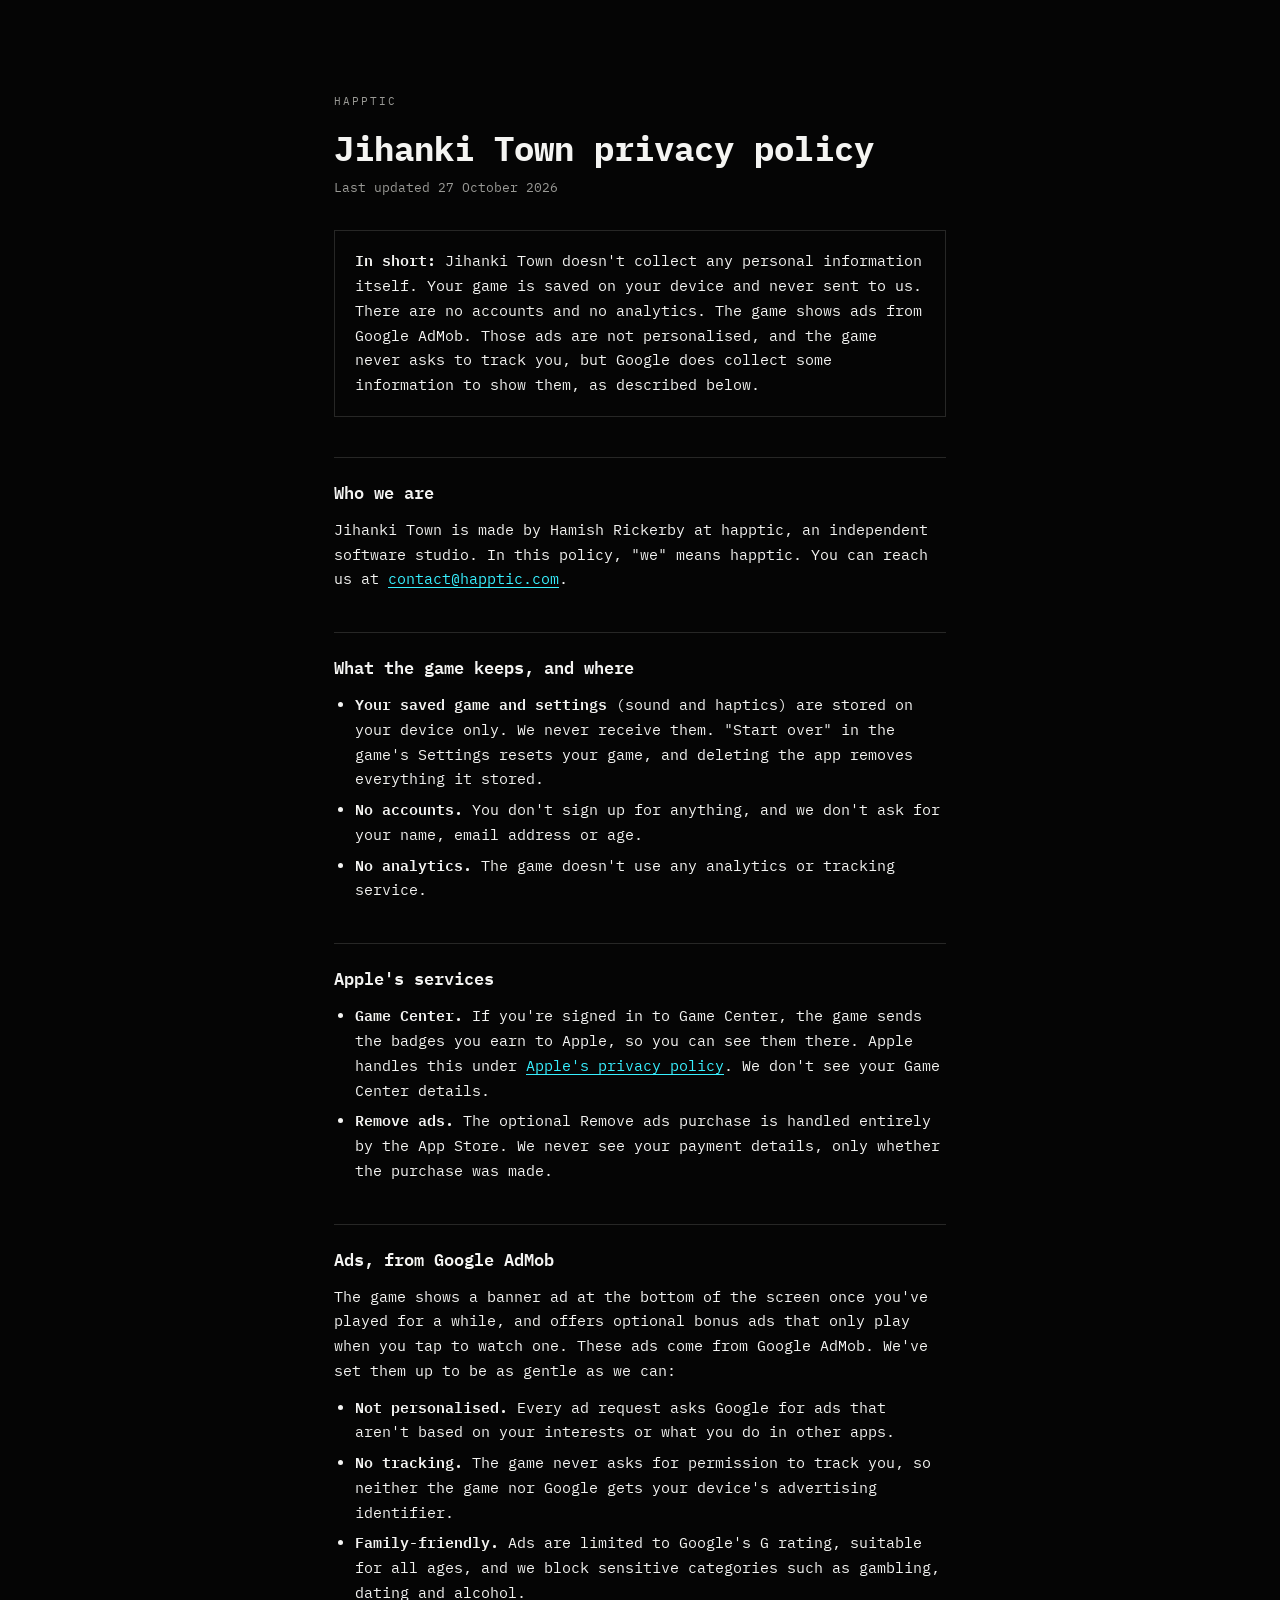
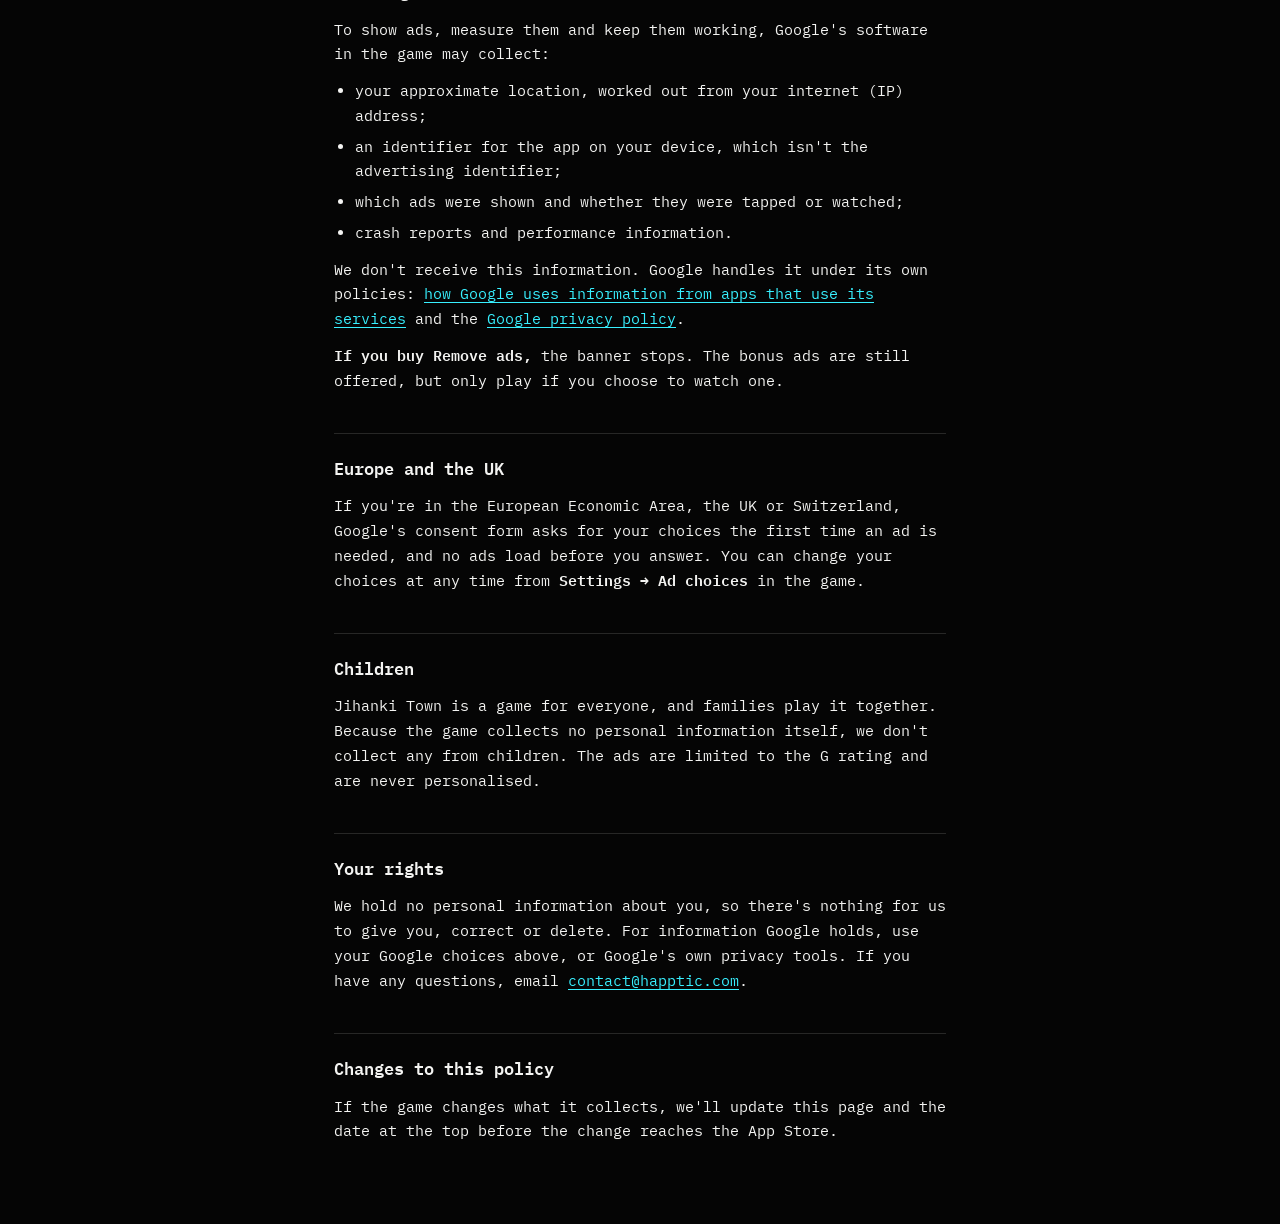
==== privacy/jihanki-town.html @ 3e9332bf "Add the Jihanki Town privacy policy page A standalone page for App Store Connect and AdMob's consent" ====
<!doctype html>
<html lang="en">
<head>
  <meta charset="utf-8" />
  <meta name="viewport" content="width=device-width, initial-scale=1" />
  <title>Jihanki Town privacy policy · happtic</title>
  <meta name="description" content="How Jihanki Town handles your data: the game collects none itself, and its ads come from Google AdMob." />

  <link rel="icon" href="data:image/svg+xml,%3Csvg xmlns='http://www.w3.org/2000/svg' viewBox='0 0 32 32'%3E%3Crect width='32' height='32' fill='%23000'/%3E%3Ccircle cx='11' cy='16' r='7' fill='%23fff'/%3E%3Crect x='18' y='9' width='7' height='14' fill='%23fff'/%3E%3C/svg%3E" />

  <link rel="preconnect" href="https://fonts.googleapis.com" />
  <link rel="preconnect" href="https://fonts.gstatic.com" crossorigin />
  <link href="https://fonts.googleapis.com/css2?family=IBM+Plex+Mono:wght@400;600;700&display=swap" rel="stylesheet" />

  <style>
    :root {
      --bg: #050505;
      --fg: #f4f4f2;
      --dim: #9a9a96;
      --line: rgba(244, 244, 242, 0.14);
      --link: #38f0ff;
    }

    * { margin: 0; padding: 0; box-sizing: border-box; }

    body {
      background: var(--bg);
      color: var(--fg);
      font-family: "IBM Plex Mono", ui-monospace, "SF Mono", Menlo, Consolas, monospace;
      font-size: 15px;
      line-height: 1.65;
      -webkit-font-smoothing: antialiased;
      padding: clamp(32px, 7vw, 80px) clamp(18px, 5vw, 48px);
    }

    main { max-width: 68ch; margin: 0 auto; }

    .studio {
      font-size: 11px;
      letter-spacing: 0.18em;
      text-transform: uppercase;
      color: var(--dim);
      margin-bottom: 18px;
    }

    h1 { font-size: clamp(24px, 4.5vw, 34px); line-height: 1.2; font-weight: 700; }
    .updated { color: var(--dim); margin-top: 8px; font-size: 13px; }

    .summary {
      margin-top: 32px;
      padding: 18px 20px;
      border: 1px solid var(--line);
    }

    h2 {
      font-size: 17px;
      font-weight: 600;
      margin-top: 40px;
      padding-top: 20px;
      border-top: 1px solid var(--line);
    }

    p, ul { margin-top: 12px; }
    ul { padding-left: 1.4em; }
    li + li { margin-top: 6px; }
    strong { font-weight: 600; }

    a { color: var(--link); text-underline-offset: 3px; overflow-wrap: anywhere; }
    a:focus-visible { outline: 2px solid var(--link); outline-offset: 2px; }
  </style>
</head>
<body>
  <main>
    <p class="studio">happtic</p>
    <h1>Jihanki Town privacy policy</h1>
    <p class="updated">Last updated 27 October 2026</p>

    <p class="summary">
      <strong>In short:</strong> Jihanki Town doesn't collect any personal information itself. Your game
      is saved on your device and never sent to us. There are no accounts and no analytics. The game shows
      ads from Google AdMob. Those ads are not personalised, and the game never asks to track you, but
      Google does collect some information to show them, as described below.
    </p>

    <h2>Who we are</h2>
    <p>
      Jihanki Town is made by Hamish Rickerby at happtic, an independent software studio. In this policy,
      "we" means happtic. You can reach us at
      <a href="mailto:contact@happtic.com">contact@happtic.com</a>.
    </p>

    <h2>What the game keeps, and where</h2>
    <ul>
      <li>
        <strong>Your saved game and settings</strong> (sound and haptics) are stored on your device only.
        We never receive them. "Start over" in the game's Settings resets your game, and deleting the app
        removes everything it stored.
      </li>
      <li><strong>No accounts.</strong> You don't sign up for anything, and we don't ask for your name, email address or age.</li>
      <li><strong>No analytics.</strong> The game doesn't use any analytics or tracking service.</li>
    </ul>

    <h2>Apple's services</h2>
    <ul>
      <li>
        <strong>Game Center.</strong> If you're signed in to Game Center, the game sends the badges you earn
        to Apple, so you can see them there. Apple handles this under
        <a href="https://www.apple.com/legal/privacy/">Apple's privacy policy</a>. We don't see your Game Center details.
      </li>
      <li>
        <strong>Remove ads.</strong> The optional Remove ads purchase is handled entirely by the App Store.
        We never see your payment details, only whether the purchase was made.
      </li>
    </ul>

    <h2>Ads, from Google AdMob</h2>
    <p>
      The game shows a banner ad at the bottom of the screen once you've played for a while, and offers
      optional bonus ads that only play when you tap to watch one. These ads come from Google AdMob. We've
      set them up to be as gentle as we can:
    </p>
    <ul>
      <li><strong>Not personalised.</strong> Every ad request asks Google for ads that aren't based on your interests or what you do in other apps.</li>
      <li>
        <strong>No tracking.</strong> The game never asks for permission to track you, so neither the game
        nor Google gets your device's advertising identifier.
      </li>
      <li><strong>Family-friendly.</strong> Ads are limited to Google's G rating, suitable for all ages, and we block sensitive categories such as gambling, dating and alcohol.</li>
    </ul>
    <p>To show ads, measure them and keep them working, Google's software in the game may collect:</p>
    <ul>
      <li>your approximate location, worked out from your internet (IP) address;</li>
      <li>an identifier for the app on your device, which isn't the advertising identifier;</li>
      <li>which ads were shown and whether they were tapped or watched;</li>
      <li>crash reports and performance information.</li>
    </ul>
    <p>
      We don't receive this information. Google handles it under its own policies:
      <a href="https://policies.google.com/technologies/partner-sites">how Google uses information from apps that use its services</a>
      and the <a href="https://policies.google.com/privacy">Google privacy policy</a>.
    </p>
    <p>
      <strong>If you buy Remove ads,</strong> the banner stops. The bonus ads are still offered, but only play if you choose to watch one.
    </p>

    <h2>Europe and the UK</h2>
    <p>
      If you're in the European Economic Area, the UK or Switzerland, Google's consent form asks for your
      choices the first time an ad is needed, and no ads load before you answer. You can change your
      choices at any time from <strong>Settings → Ad choices</strong> in the game.
    </p>

    <h2>Children</h2>
    <p>
      Jihanki Town is a game for everyone, and families play it together. Because the game collects no
      personal information itself, we don't collect any from children. The ads are limited to the G rating
      and are never personalised.
    </p>

    <h2>Your rights</h2>
    <p>
      We hold no personal information about you, so there's nothing for us to give you, correct or delete.
      For information Google holds, use your Google choices above, or Google's own privacy tools. If you have
      any questions, email <a href="mailto:contact@happtic.com">contact@happtic.com</a>.
    </p>

    <h2>Changes to this policy</h2>
    <p>
      If the game changes what it collects, we'll update this page and the date at the top before the
      change reaches the App Store.
    </p>
  </main>
</body>
</html>
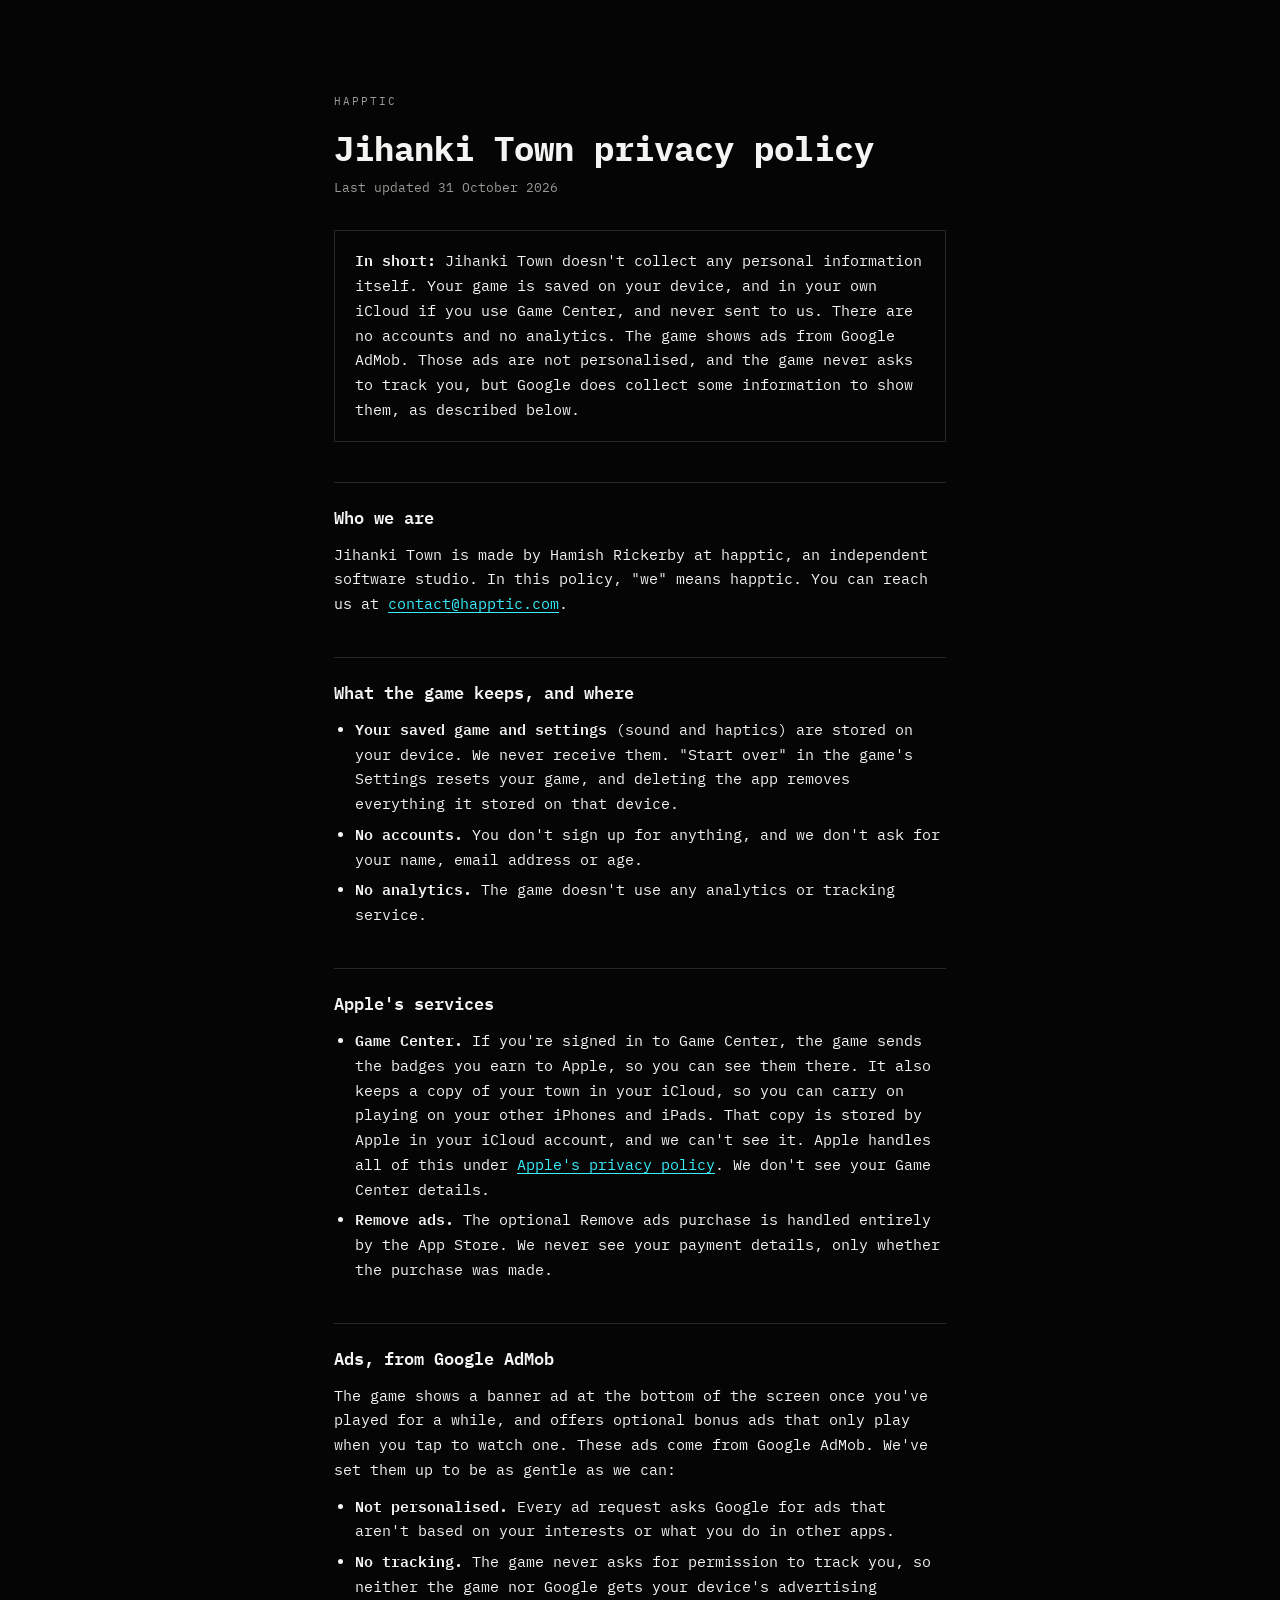
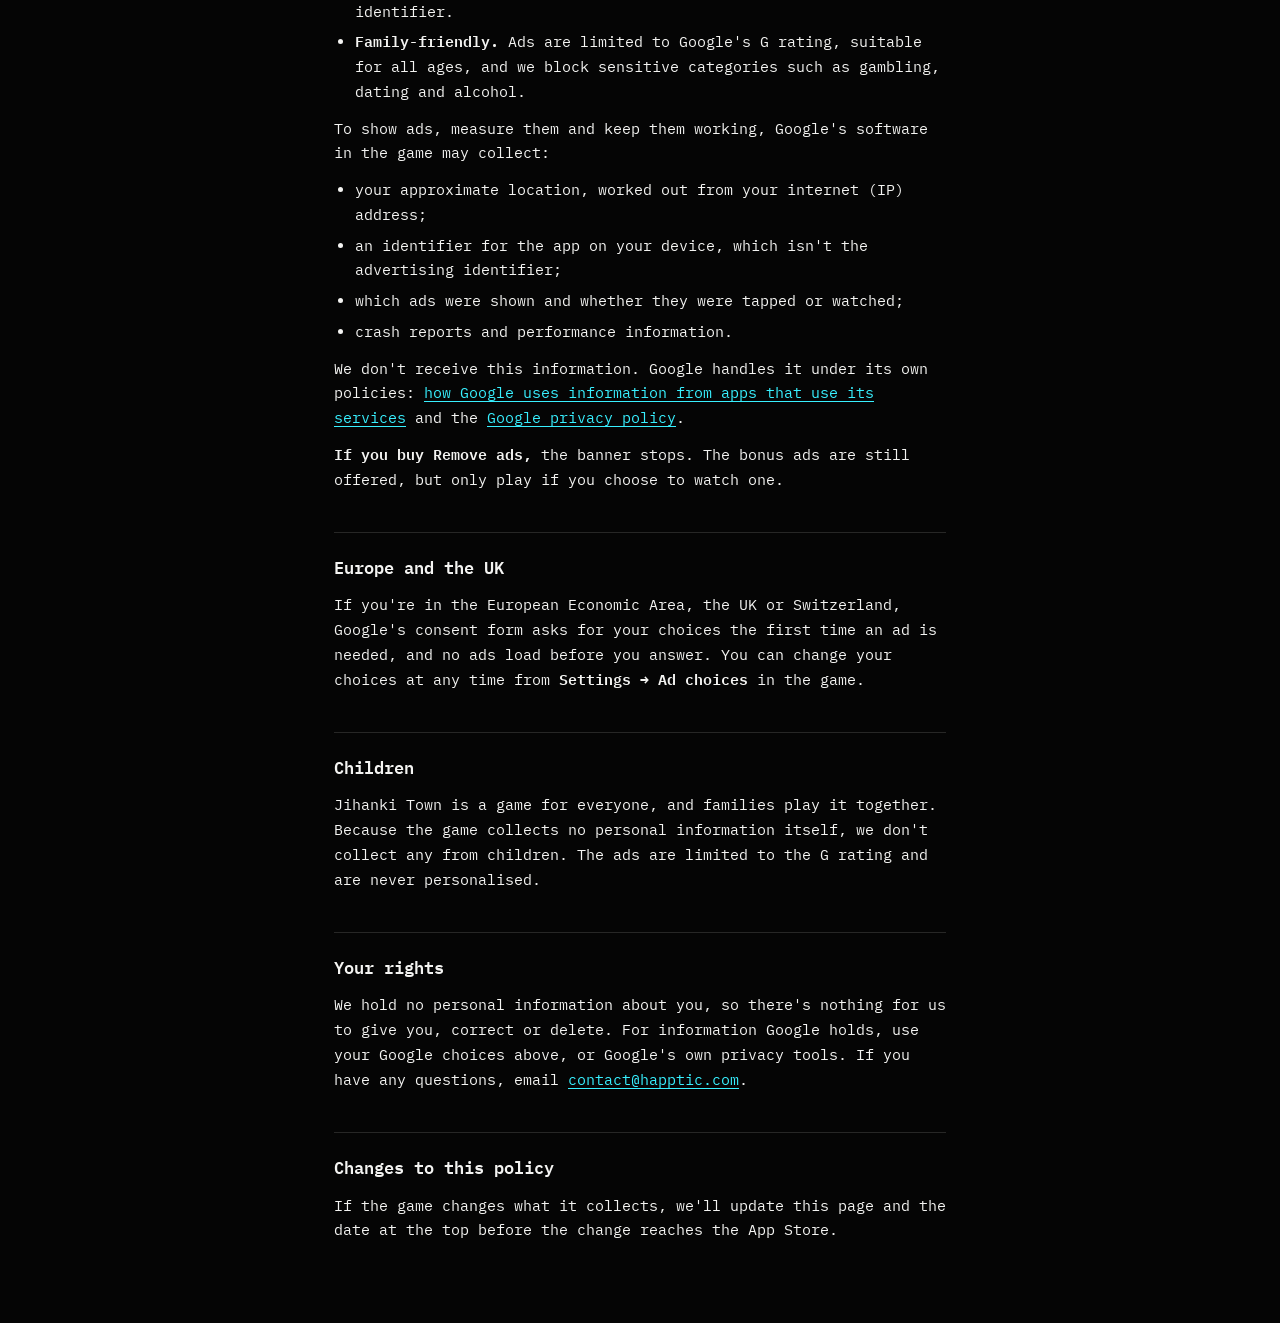
==== commit 485a0ba3: "Say the town is copied to the player's iCloud through Game Center Jihanki Town now keeps the saved t" ====
--- a/privacy/jihanki-town.html
+++ b/privacy/jihanki-town.html
@@ -73,11 +73,11 @@
   <main>
     <p class="studio">happtic</p>
     <h1>Jihanki Town privacy policy</h1>
-    <p class="updated">Last updated 27 October 2026</p>
+    <p class="updated">Last updated 31 October 2026</p>
 
     <p class="summary">
       <strong>In short:</strong> Jihanki Town doesn't collect any personal information itself. Your game
-      is saved on your device and never sent to us. There are no accounts and no analytics. The game shows
+      is saved on your device, and in your own iCloud if you use Game Center, and never sent to us. There are no accounts and no analytics. The game shows
       ads from Google AdMob. Those ads are not personalised, and the game never asks to track you, but
       Google does collect some information to show them, as described below.
     </p>
@@ -92,9 +92,9 @@
     <h2>What the game keeps, and where</h2>
     <ul>
       <li>
-        <strong>Your saved game and settings</strong> (sound and haptics) are stored on your device only.
-        We never receive them. "Start over" in the game's Settings resets your game, and deleting the app
-        removes everything it stored.
+        <strong>Your saved game and settings</strong> (sound and haptics) are stored on your device. We
+        never receive them. "Start over" in the game's Settings resets your game, and deleting the app
+        removes everything it stored on that device.
       </li>
       <li><strong>No accounts.</strong> You don't sign up for anything, and we don't ask for your name, email address or age.</li>
       <li><strong>No analytics.</strong> The game doesn't use any analytics or tracking service.</li>
@@ -104,7 +104,9 @@
     <ul>
       <li>
         <strong>Game Center.</strong> If you're signed in to Game Center, the game sends the badges you earn
-        to Apple, so you can see them there. Apple handles this under
+        to Apple, so you can see them there. It also keeps a copy of your town in your iCloud, so you can
+        carry on playing on your other iPhones and iPads. That copy is stored by Apple in your iCloud
+        account, and we can't see it. Apple handles all of this under
         <a href="https://www.apple.com/legal/privacy/">Apple's privacy policy</a>. We don't see your Game Center details.
       </li>
       <li>
